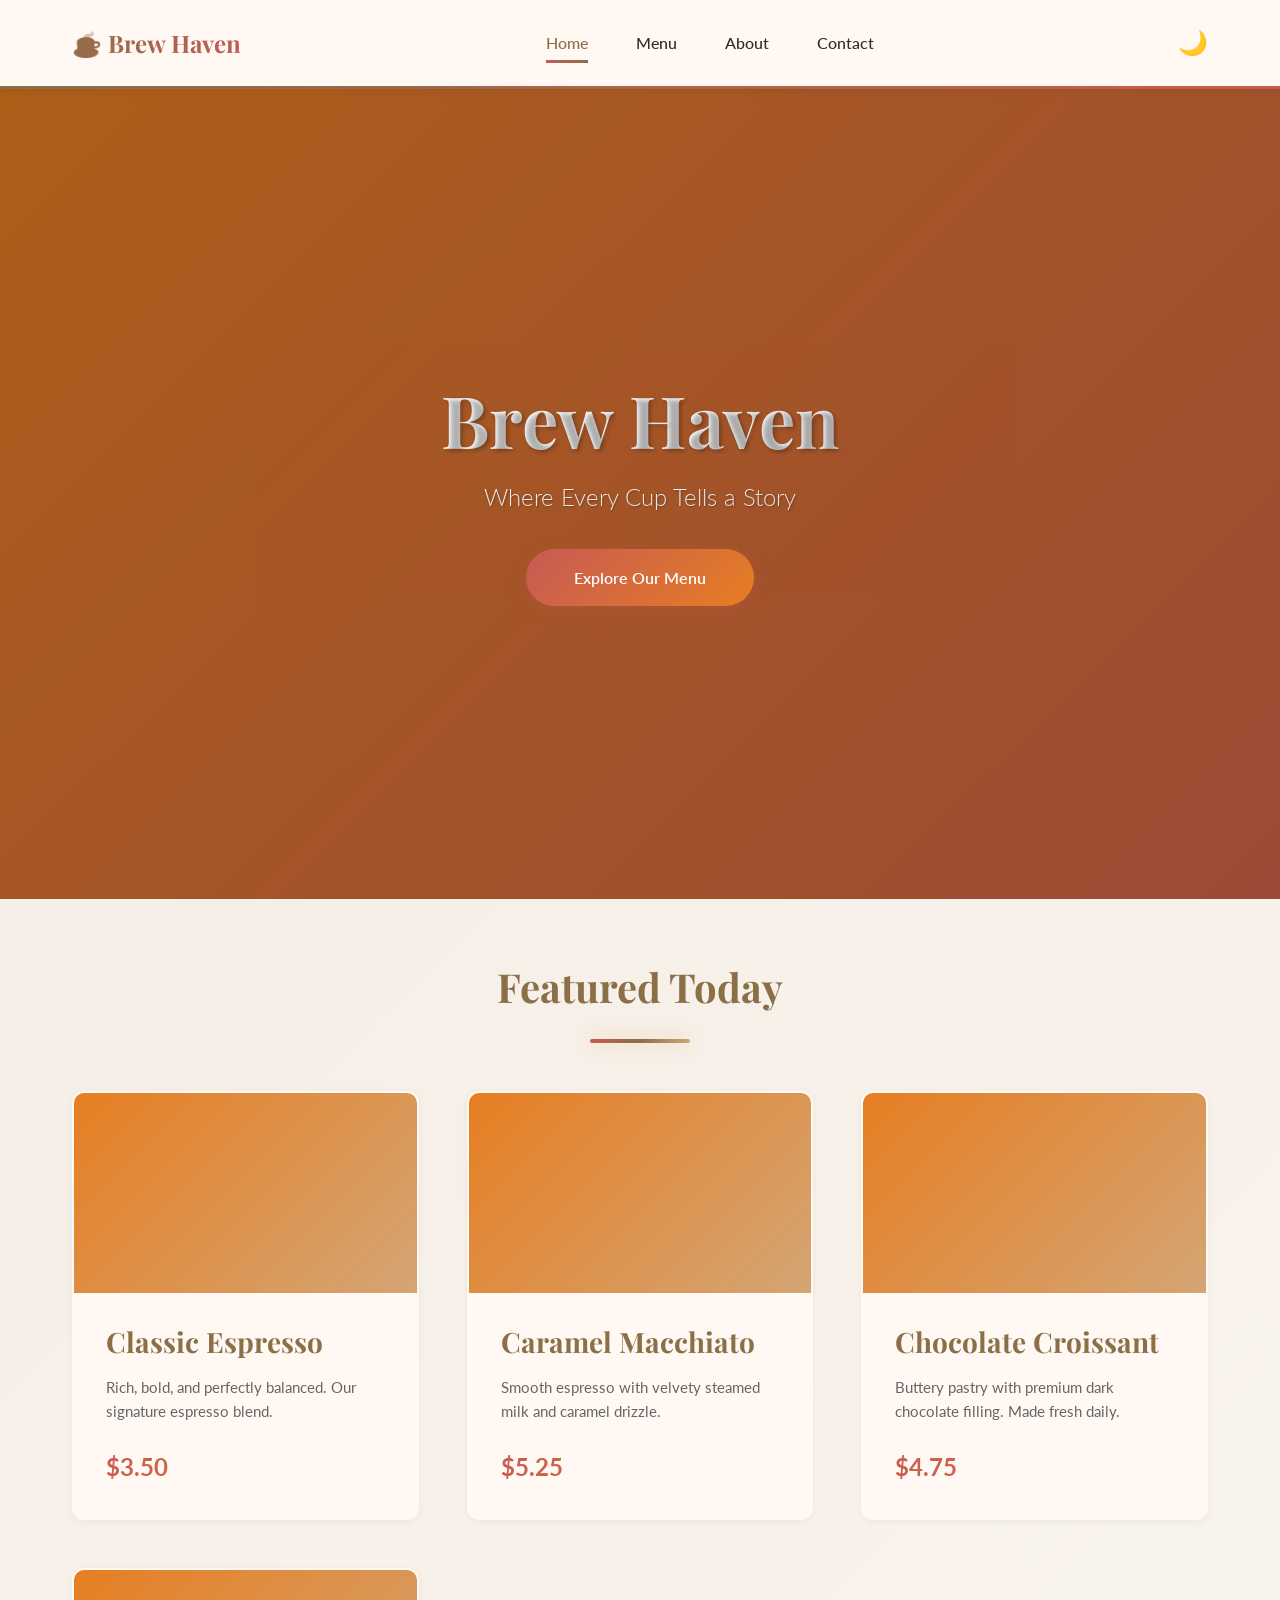
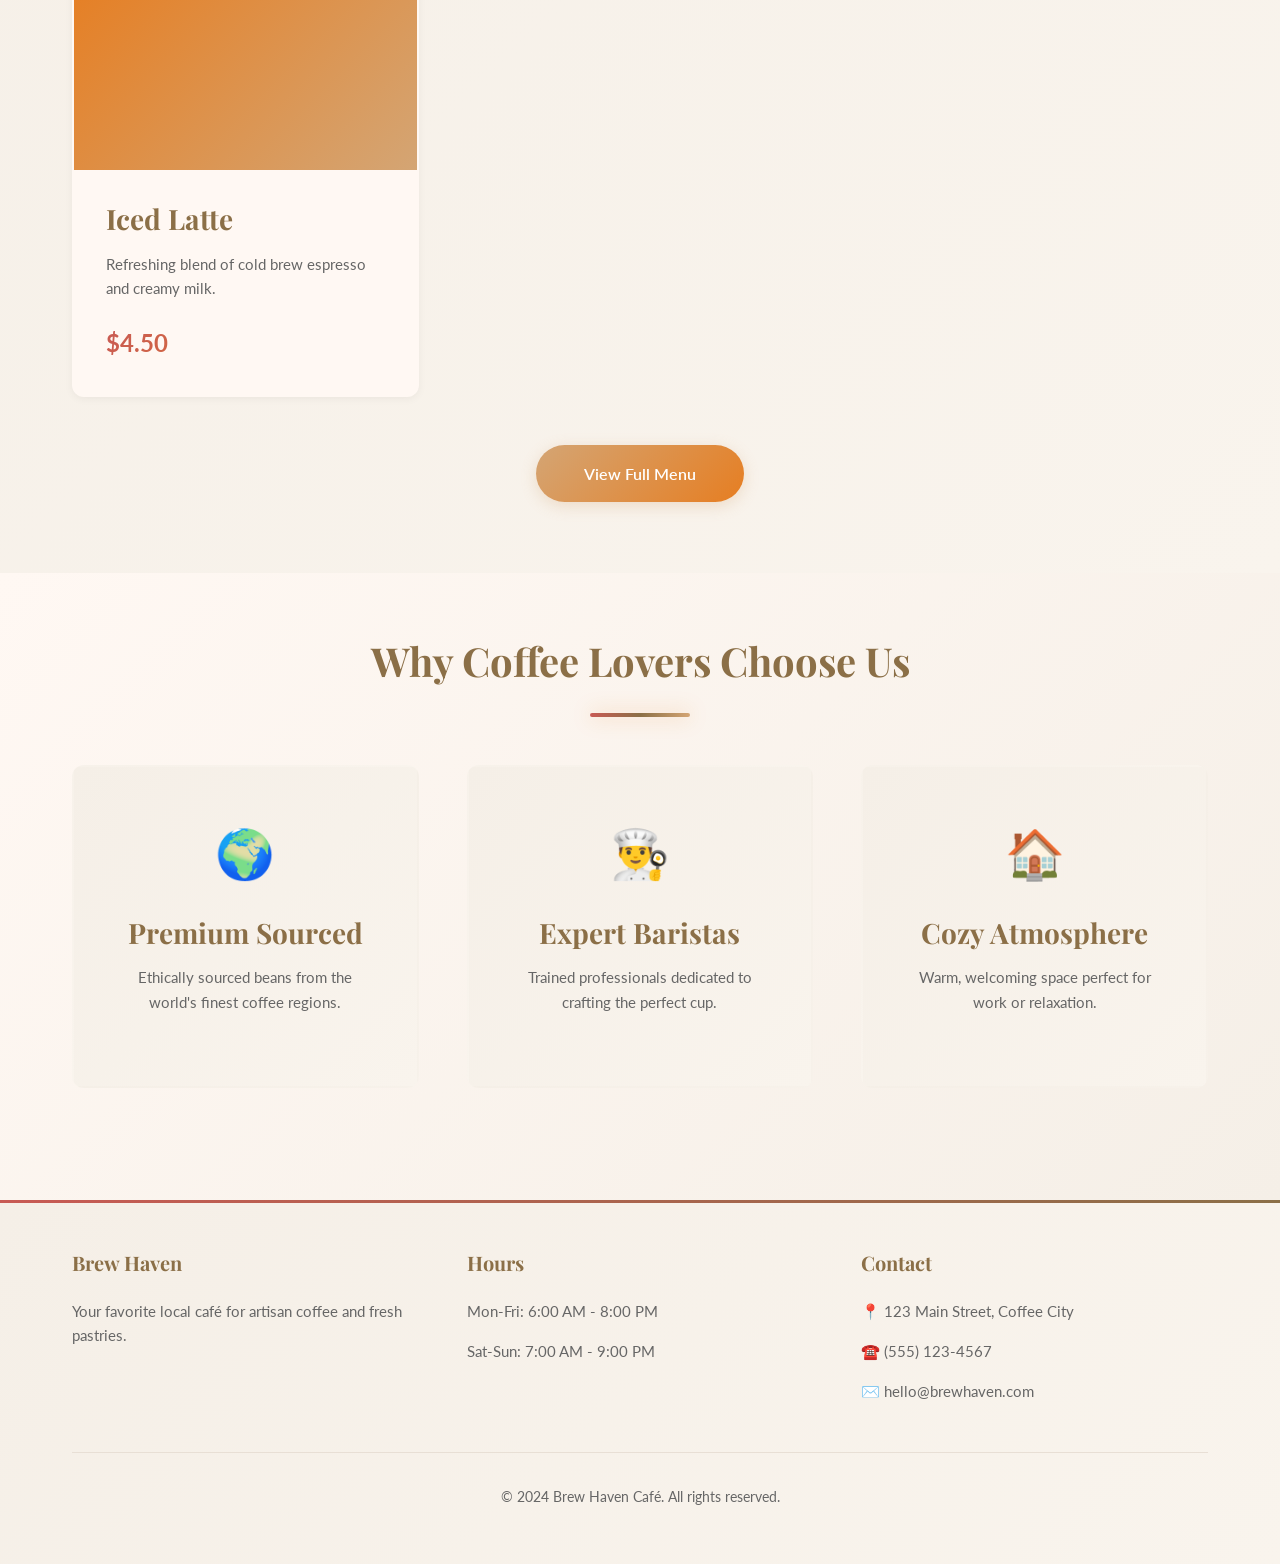
==== index.html @ 989b5c40 "changes" ====
<!DOCTYPE html>
<html lang="en">
<head>
    <meta charset="UTF-8">
    <meta name="viewport" content="width=device-width, initial-scale=1.0">
    <title>Brew Haven Café - Artisan Coffee & Desserts</title>
    <link href="https://fonts.googleapis.com/css2?family=Playfair+Display:wght@700&family=Lato:wght@300;400;700&display=swap" rel="stylesheet">
    <link rel="stylesheet" href="styles.css">
</head>
<body>
    <!-- Navigation Bar -->
    <nav class="navbar">
        <div class="nav-container">
            <div class="nav-brand">☕ Brew Haven</div>
            <ul class="nav-menu">
                <li><a href="index.html" class="nav-link active">Home</a></li>
                <li><a href="menu.html" class="nav-link">Menu</a></li>
                <li><a href="about.html" class="nav-link">About</a></li>
                <li><a href="contact.html" class="nav-link">Contact</a></li>
            </ul>
            <div class="nav-toggle">
                <button id="dark-mode-btn" class="dark-mode-toggle" title="Toggle Dark Mode">🌙</button>
                <button class="hamburger" id="hamburger">
                    <span></span>
                    <span></span>
                    <span></span>
                </button>
            </div>
        </div>
    </nav>

    <!-- Hero Section -->
    <section class="hero">
        <div class="hero-content">
            <h1 class="hero-title">Brew Haven</h1>
            <p class="hero-tagline">Where Every Cup Tells a Story</p>
            <a href="menu.html" class="cta-button">Explore Our Menu</a>
        </div>
        <div class="hero-overlay"></div>
    </section>

    <!-- Featured Items Section -->
    <section class="featured-section">
        <div class="container">
            <h2 class="section-title">Featured Today</h2>
            <div class="featured-grid">
                <!-- Featured Item 1 -->
                <div class="featured-card">
                    <div class="card-image">
                        <iframe src="https://lottie.host/embed/1f72e7f6-2e8f-481a-8f55-c6c0c6ce4fb8/rEkEXQFXvL.json"></iframe>
                    </div>
                    <div class="card-content">
                        <h3>Classic Espresso</h3>
                        <p>Rich, bold, and perfectly balanced. Our signature espresso blend.</p>
                        <span class="price">$3.50</span>
                    </div>
                </div>

                <!-- Featured Item 2 -->
                <div class="featured-card">
                    <div class="card-image">
                        <iframe src="https://lottie.host/embed/8a5c4f8e-8c8f-4f8a-8f8c-8f8c8f8c8f8c/some-id.json"></iframe>
                    </div>
                    <div class="card-content">
                        <h3>Caramel Macchiato</h3>
                        <p>Smooth espresso with velvety steamed milk and caramel drizzle.</p>
                        <span class="price">$5.25</span>
                    </div>
                </div>

                <!-- Featured Item 3 -->
                <div class="featured-card">
                    <div class="card-image">
                        <iframe src="https://lottie.host/embed/9f8d4a9a-8f9a-4f9a-9f9a-9f9a9f9a9f9a/some-id.json"></iframe>
                    </div>
                    <div class="card-content">
                        <h3>Chocolate Croissant</h3>
                        <p>Buttery pastry with premium dark chocolate filling. Made fresh daily.</p>
                        <span class="price">$4.75</span>
                    </div>
                </div>

                <!-- Featured Item 4 -->
                <div class="featured-card">
                    <div class="card-image">
                        <iframe src="https://lottie.host/embed/7e6c5b4a-3f2e-1d0c-0b0a-0a0a0a0a0a0a/some-id.json"></iframe>
                    </div>
                    <div class="card-content">
                        <h3>Iced Latte</h3>
                        <p>Refreshing blend of cold brew espresso and creamy milk.</p>
                        <span class="price">$4.50</span>
                    </div>
                </div>
            </div>
            <div class="section-cta">
                <a href="menu.html" class="cta-button-secondary">View Full Menu</a>
            </div>
        </div>
    </section>

    <!-- Why Choose Us Section -->
    <section class="why-us-section">
        <div class="container">
            <h2 class="section-title">Why Coffee Lovers Choose Us</h2>
            <div class="benefits-grid">
                <div class="benefit-card">
                    <div class="benefit-icon">🌍</div>
                    <h3>Premium Sourced</h3>
                    <p>Ethically sourced beans from the world's finest coffee regions.</p>
                </div>
                <div class="benefit-card">
                    <div class="benefit-icon">👨‍🍳</div>
                    <h3>Expert Baristas</h3>
                    <p>Trained professionals dedicated to crafting the perfect cup.</p>
                </div>
                <div class="benefit-card">
                    <div class="benefit-icon">🏠</div>
                    <h3>Cozy Atmosphere</h3>
                    <p>Warm, welcoming space perfect for work or relaxation.</p>
                </div>
            </div>
        </div>
    </section>

    <!-- Footer -->
    <footer class="footer">
        <div class="container">
            <div class="footer-content">
                <div class="footer-section">
                    <h4>Brew Haven</h4>
                    <p>Your favorite local café for artisan coffee and fresh pastries.</p>
                </div>
                <div class="footer-section">
                    <h4>Hours</h4>
                    <p>Mon-Fri: 6:00 AM - 8:00 PM</p>
                    <p>Sat-Sun: 7:00 AM - 9:00 PM</p>
                </div>
                <div class="footer-section">
                    <h4>Contact</h4>
                    <p>📍 123 Main Street, Coffee City</p>
                    <p>☎️ (555) 123-4567</p>
                    <p>✉️ hello@brewhaven.com</p>
                </div>
            </div>
            <div class="footer-bottom">
                <p>&copy; 2024 Brew Haven Café. All rights reserved.</p>
            </div>
        </div>
    </footer>

    <!-- Scroll to Top Button -->
    <button id="scroll-to-top" class="scroll-to-top" title="Back to Top">↑</button>

    <script src="script.js"></script>
</body>
</html>
---- styles.css ----
/* ============================================
   BREW HAVEN CAFÉ - MAIN STYLESHEET
   Modern, Responsive Design with Dark Mode
   ============================================ */

/* CSS Variables for Theme */
:root {
    /* Light Mode Colors */
    --primary-color: #8B6F47;
    --secondary-color: #D4A574;
    --accent-color: #C85A54;
    --accent-2: #E67E22;
    --accent-3: #D68910;
    --background-color: #FFF8F3;
    --text-color: #2C2C2C;
    --secondary-text-color: #666;
    --light-bg: #F5EFE7;
    --border-color: #E8DFD5;
    --shadow: 0 8px 32px rgba(139, 111, 71, 0.15);
    --shadow-sm: 0 2px 8px rgba(0, 0, 0, 0.05);
    --shadow-lg: 0 20px 60px rgba(139, 111, 71, 0.25);
    --shadow-xl: 0 25px 80px rgba(139, 111, 71, 0.3);
    
    /* Fonts */
    --heading-font: 'Playfair Display', serif;
    --body-font: 'Lato', sans-serif;
    
    /* Spacing */
    --spacing-xs: 0.5rem;
    --spacing-sm: 1rem;
    --spacing-md: 1.5rem;
    --spacing-lg: 2rem;
    --spacing-xl: 3rem;
    --spacing-2xl: 4rem;
    
    /* Transitions */
    --transition: all 0.3s ease;
    --transition-slow: all 0.5s cubic-bezier(0.34, 1.56, 0.64, 1);
    --transition-smooth: all 0.4s cubic-bezier(0.25, 0.46, 0.45, 0.94);
    
    /* Dark Mode Variables (set in .dark-mode class) */
    --dark-bg-color: #1a1a1a;
    --dark-text-color: #f0f0f0;
    --dark-card-bg: #2d2d2d;
}

/* Dark Mode Theme */
.dark-mode {
    --background-color: #1a1410;
    --text-color: #ffffff;
    --light-bg: #3d2817;
    --border-color: #5a4a3a;
    --shadow: 0 4px 15px rgba(0, 0, 0, 0.5);
    --secondary-text-color: #e8d4b0;
    --accent-color: #8B3A3A;
    --accent-2: #A0522D;
    --accent-3: #B22222;
}

/* ============================================
   RESET & BASE STYLES
   ============================================ */

* {
    margin: 0;
    padding: 0;
    box-sizing: border-box;
}

html {
    scroll-behavior: smooth;
}

body {
    font-family: var(--body-font);
    color: var(--text-color);
    background-color: var(--background-color);
    line-height: 1.6;
    transition: var(--transition);
    overflow-x: hidden;
}

h1, h2, h3, h4, h5, h6 {
    font-family: var(--heading-font);
    margin-bottom: var(--spacing-md);
    line-height: 1.2;
}

h1 { font-size: 3.5rem; }
h2 { font-size: 2.5rem; }
h3 { font-size: 1.75rem; }
h4 { font-size: 1.25rem; }

p {
    margin-bottom: var(--spacing-md);
}

a {
    color: var(--primary-color);
    text-decoration: none;
    transition: var(--transition);
}

a:hover {
    color: var(--accent-color);
}

/* ============================================
   CONTAINER
   ============================================ */

.container {
    max-width: 1200px;
    margin: 0 auto;
    padding: 0 var(--spacing-lg);
}

/* ============================================
   NAVIGATION BAR
   ============================================ */

.navbar {
    background-color: var(--background-color);
    position: sticky;
    top: 0;
    z-index: 1000;
    box-shadow: var(--shadow-sm);
    transition: var(--transition);
    border-bottom: 3px solid transparent;
    border-image: linear-gradient(90deg, var(--primary-color), var(--accent-color)) 1;
    backdrop-filter: blur(10px);
}

.nav-container {
    max-width: 1200px;
    margin: 0 auto;
    padding: var(--spacing-md) var(--spacing-lg);
    display: flex;
    justify-content: space-between;
    align-items: center;
}

.nav-brand {
    font-family: var(--heading-font);
    font-size: 1.5rem;
    color: var(--primary-color);
    font-weight: bold;
    transition: var(--transition-slow);
    background: linear-gradient(135deg, var(--primary-color), var(--accent-color));
    -webkit-background-clip: text;
    -webkit-text-fill-color: transparent;
    background-clip: text;
}

.nav-brand:hover {
    transform: scale(1.05);
    filter: brightness(1.1);
}

.nav-menu {
    display: flex;
    list-style: none;
    gap: var(--spacing-xl);
    align-items: center;
}

.nav-link {
    color: var(--text-color);
    font-weight: 500;
    transition: var(--transition-smooth);
    padding: var(--spacing-xs) 0;
    border-bottom: 3px solid transparent;
    position: relative;
}

.nav-link::after {
    content: '';
    position: absolute;
    bottom: -3px;
    left: 0;
    width: 0;
    height: 3px;
    background: linear-gradient(90deg, var(--accent-color), var(--primary-color));
    transition: width 0.4s ease;
}

.nav-link:hover::after,
.nav-link.active::after {
    width: 100%;
}

.nav-link:hover,
.nav-link.active {
    color: var(--primary-color);
}

.nav-toggle {
    display: flex;
    gap: var(--spacing-md);
    align-items: center;
}

.dark-mode-toggle {
    background: none;
    border: none;
    font-size: 1.5rem;
    cursor: pointer;
    transition: var(--transition-slow);
    display: inline-flex;
    align-items: center;
    justify-content: center;
}

.dark-mode-toggle:hover {
    transform: rotate(20deg) scale(1.15);
    filter: drop-shadow(0 0 8px rgba(230, 126, 34, 0.5));
}

.hamburger {
    display: none;
    flex-direction: column;
    background: none;
    border: none;
    cursor: pointer;
    gap: 5px;
}

.hamburger span {
    width: 25px;
    height: 3px;
    background-color: var(--text-color);
    transition: var(--transition);
}

/* ============================================
   HERO SECTION (Homepage)
   ============================================ */

.hero {
    position: relative;
    height: 90vh;
    display: flex;
    align-items: center;
    justify-content: center;
    color: white;
    text-align: center;
    background: linear-gradient(-45deg, #8B6F47, #D4A574, #C85A54, #E67E22);
    background-size: 400% 400%;
    animation: gradientShift 15s ease infinite;
    overflow: hidden;
}

.hero-overlay {
    position: absolute;
    top: 0;
    left: 0;
    right: 0;
    bottom: 0;
    background: rgba(0, 0, 0, 0.25);
    z-index: 1;
}

.hero-content {
    position: relative;
    z-index: 2;
    animation: fadeInUp 1s ease-out;
}

.hero-title {
    font-size: 4.5rem;
    margin-bottom: var(--spacing-sm);
    text-shadow: 2px 2px 4px rgba(0, 0, 0, 0.3);
    animation: slideDown 0.8s ease-out;
    background: linear-gradient(135deg, white, #f0f0f0);
    -webkit-background-clip: text;
    -webkit-text-fill-color: transparent;
    background-clip: text;
}

.hero-tagline {
    font-size: 1.5rem;
    margin-bottom: var(--spacing-lg);
    text-shadow: 1px 1px 2px rgba(0, 0, 0, 0.3);
    font-weight: 300;
    animation: slideDown 0.8s ease-out 0.2s both;
    background: linear-gradient(135deg, #ffffff, #f5f5f5);
    -webkit-background-clip: text;
    -webkit-text-fill-color: transparent;
    background-clip: text;
}

/* ============================================
   BUTTONS
   ============================================ */

.cta-button,
.cta-button-secondary,
.submit-btn,
.filter-btn {
    padding: var(--spacing-sm) var(--spacing-xl);
    border: none;
    border-radius: 50px;
    cursor: pointer;
    font-family: var(--body-font);
    font-size: 1rem;
    font-weight: 600;
    transition: var(--transition-slow);
    display: inline-block;
    text-decoration: none;
    position: relative;
    overflow: hidden;
}

.cta-button::before,
.cta-button-secondary::before {
    content: '';
    position: absolute;
    top: 50%;
    left: 50%;
    width: 0;
    height: 0;
    border-radius: 50%;
    background: rgba(255, 255, 255, 0.3);
    transform: translate(-50%, -50%);
    transition: width 0.6s, height 0.6s;
}

.cta-button:active::before,
.cta-button-secondary:active::before {
    width: 300px;
    height: 300px;
}

.cta-button {
    background: linear-gradient(135deg, var(--accent-color), #E67E22);
    color: white;
    box-shadow: 0 4px 15px rgba(200, 90, 84, 0.3);
}

.cta-button:hover {
    background: linear-gradient(135deg, #E67E22, var(--accent-color));
    transform: translateY(-4px);
    box-shadow: 0 8px 25px rgba(230, 126, 34, 0.5);
}

.cta-button-secondary {
    background: linear-gradient(135deg, var(--secondary-color), #E67E22);
    color: white;
    box-shadow: 0 4px 15px rgba(212, 165, 116, 0.3);
}

.cta-button-secondary:hover {
    background: linear-gradient(135deg, #E67E22, var(--secondary-color));
    transform: translateY(-4px);
    box-shadow: 0 8px 25px rgba(230, 126, 34, 0.4);
}

.submit-btn {
    background: linear-gradient(135deg, var(--primary-color), var(--accent-color));
    color: white;
    width: 100%;
    box-shadow: 0 4px 15px rgba(139, 111, 71, 0.3);
}

.submit-btn:hover {
    transform: translateY(-3px);
    box-shadow: 0 8px 25px rgba(139, 111, 71, 0.5);
    background: linear-gradient(135deg, var(--accent-color), var(--primary-color));
}

.filter-btn {
    background-color: var(--light-bg);
    color: var(--text-color);
    border: 2px solid var(--border-color);
    padding: var(--spacing-xs) var(--spacing-lg);
    transition: var(--transition-smooth);
}

.filter-btn:hover {
    border-color: var(--accent-color);
    transform: translateY(-2px);
    background: linear-gradient(135deg, rgba(230, 126, 34, 0.1), rgba(200, 90, 84, 0.1));
}

.filter-btn.active {
    background: linear-gradient(135deg, var(--accent-color), #E67E22);
    color: white;
    border-color: var(--accent-color);
    box-shadow: 0 4px 15px rgba(200, 90, 84, 0.4);
}

/* ============================================
   FEATURED SECTION (Homepage)
   ============================================ */

.featured-section {
    padding: var(--spacing-2xl) 0;
    background: linear-gradient(135deg, var(--light-bg), #f9f4ed);
    position: relative;
    overflow: hidden;
}

.section-title {
    text-align: center;
    color: var(--primary-color);
    margin-bottom: var(--spacing-xl);
    position: relative;
    padding-bottom: var(--spacing-lg);
    animation: slideDown 0.6s ease-out;
}

.section-title::after {
    content: '';
    position: absolute;
    bottom: 0;
    left: 50%;
    transform: translateX(-50%);
    width: 100px;
    height: 4px;
    background: linear-gradient(90deg, var(--accent-color), var(--primary-color), var(--secondary-color));
    border-radius: 2px;
    box-shadow: 0 0 20px rgba(230, 126, 34, 0.4);
    animation: gradientShift 3s ease-in-out infinite;
}

.featured-grid,
.team-grid,
.benefits-grid {
    display: grid;
    grid-template-columns: repeat(auto-fit, minmax(250px, 1fr));
    gap: var(--spacing-xl);
    margin-bottom: var(--spacing-xl);
}

.featured-card {
    background-color: var(--background-color);
    border-radius: 12px;
    overflow: hidden;
    box-shadow: var(--shadow-sm);
    transition: var(--transition-slow);
    animation: fadeInUp 0.6s ease-out;
    border: 2px solid transparent;
    position: relative;
}

.featured-card::before {
    content: '';
    position: absolute;
    top: 0;
    left: 0;
    right: 0;
    bottom: 0;
    background: linear-gradient(135deg, rgba(230, 126, 34, 0.1), rgba(200, 90, 84, 0.1));
    opacity: 0;
    transition: opacity 0.3s ease;
    pointer-events: none;
    z-index: 1;
}

.featured-card:hover {
    transform: translateY(-12px) scale(1.02);
    box-shadow: var(--shadow-xl);
    border-color: var(--accent-color);
}

.featured-card:hover::before {
    opacity: 1;
}

.card-image {
    width: 100%;
    height: 200px;
    background: linear-gradient(135deg, #E67E22, #D4A574);
    display: flex;
    align-items: center;
    justify-content: center;
    color: white;
    font-size: 3rem;
    overflow: hidden;
    position: relative;
}

.card-image::after {
    content: '';
    position: absolute;
    top: 0;
    left: -100%;
    width: 100%;
    height: 100%;
    background: linear-gradient(90deg, transparent, rgba(255, 255, 255, 0.3), transparent);
    animation: shine 3s infinite;
}

.card-image iframe {
    width: 100%;
    height: 100%;
    border: none;
}

.card-content {
    padding: var(--spacing-lg);
}

.card-content h3 {
    color: var(--primary-color);
    margin-bottom: var(--spacing-sm);
}

.card-content p {
    color: var(--secondary-text-color, #666);
    font-size: 0.95rem;
    margin-bottom: var(--spacing-md);
}

.price {
    display: block;
    font-size: 1.5rem;
    background: linear-gradient(135deg, var(--accent-color), #E67E22);
    -webkit-background-clip: text;
    -webkit-text-fill-color: transparent;
    background-clip: text;
    font-weight: bold;
    transition: var(--transition-slow);
}

.section-cta {
    text-align: center;
    margin-top: var(--spacing-xl);
}

/* ============================================
   BENEFITS SECTION
   ============================================ */

.why-us-section {
    padding: var(--spacing-2xl) 0;
    background: linear-gradient(135deg, var(--background-color), var(--light-bg));
    position: relative;
}

.benefit-card {
    text-align: center;
    padding: var(--spacing-xl);
    background: linear-gradient(135deg, var(--light-bg), #f9f4ed);
    border-radius: 12px;
    transition: var(--transition-slow);
    animation: fadeInUp 0.6s ease-out;
    border: 2px solid transparent;
    position: relative;
    overflow: hidden;
}

.benefit-card::before {
    content: '';
    position: absolute;
    top: 0;
    left: -100%;
    width: 100%;
    height: 100%;
    background: linear-gradient(90deg, transparent, rgba(255, 255, 255, 0.4), transparent);
    transition: left 0.5s ease;
}

.benefit-card:hover {
    transform: translateY(-8px);
    box-shadow: var(--shadow-lg);
    border-color: var(--accent-color);
    background: linear-gradient(135deg, #f9f4ed, var(--light-bg));
}

.benefit-card:hover::before {
    left: 100%;
}

.benefit-icon {
    font-size: 3rem;
    margin-bottom: var(--spacing-md);
}

.benefit-card h3 {
    color: var(--primary-color);
    margin-bottom: var(--spacing-sm);
}

.benefit-card p {
    color: var(--secondary-text-color, #666);
    font-size: 0.95rem;
}

/* ============================================
   MENU SECTION
   ============================================ */

.menu-hero {
    min-height: 40vh;
    display: flex;
    align-items: center;
    justify-content: center;
    background: linear-gradient(135deg, var(--primary-color), var(--secondary-color));
    color: white;
    text-align: center;
}

.menu-hero-content h1 {
    color: white;
}

.menu-hero-content p {
    color: #f0f0f0;
    font-size: 1.2rem;
}

.menu-section {
    padding: var(--spacing-2xl) 0;
    background: linear-gradient(135deg, var(--background-color), var(--light-bg));
    position: relative;
}

.filter-buttons {
    display: flex;
    justify-content: center;
    gap: var(--spacing-md);
    margin-bottom: var(--spacing-xl);
    flex-wrap: wrap;
}

.menu-grid {
    display: grid;
    grid-template-columns: repeat(auto-fill, minmax(300px, 1fr));
    gap: var(--spacing-lg);
    animation: fadeInUp 0.8s ease-out;
}

.menu-item {
    background: linear-gradient(135deg, var(--light-bg), #faf6f0);
    padding: var(--spacing-lg);
    border-radius: 12px;
    border-left: 5px solid transparent;
    border-image: linear-gradient(180deg, var(--accent-color), var(--primary-color)) 1;
    transition: var(--transition-slow);
    animation: fadeInUp 0.6s ease-out;
    opacity: 1;
    position: relative;
    overflow: hidden;
}

.menu-item::before {
    content: '';
    position: absolute;
    top: 0;
    left: 0;
    right: 0;
    bottom: 0;
    background: radial-gradient(circle at 20% 50%, rgba(230, 126, 34, 0.05), transparent);
    pointer-events: none;
}

.menu-item:hover {
    transform: translateX(8px) translateY(-4px);
    box-shadow: var(--shadow-lg);
    background: linear-gradient(135deg, #faf6f0, var(--light-bg));
}

.menu-item.hidden {
    display: none;
}

.item-header {
    display: flex;
    justify-content: space-between;
    align-items: flex-start;
    margin-bottom: var(--spacing-sm);
}

.item-header h3 {
    color: var(--primary-color);
    margin: 0;
}

.item-description {
    color: var(--secondary-text-color, #666);
    font-size: 0.95rem;
    margin-bottom: var(--spacing-md);
}

.category-badge {
    display: inline-block;
    background: linear-gradient(135deg, #A0522D, #8B3A3A);
    color: white;
    padding: var(--spacing-xs) var(--spacing-md);
    border-radius: 20px;
    font-size: 0.8rem;
    font-weight: 600;
    box-shadow: 0 4px 12px rgba(160, 82, 45, 0.4);
    transition: var(--transition-slow);
}

.dark-mode .category-badge {
    background: linear-gradient(135deg, #B22222, #8B0000);
    box-shadow: 0 4px 12px rgba(178, 34, 34, 0.6);
}

/* ============================================
   ABOUT SECTION
   ============================================ */

.about-hero {
    min-height: 40vh;
    display: flex;
    align-items: center;
    justify-content: center;
    background: linear-gradient(135deg, var(--primary-color), var(--secondary-color));
    color: white;
    text-align: center;
}

.about-hero-content h1 {
    color: white;
}

.about-hero-content p {
    color: #f0f0f0;
    font-size: 1.2rem;
}

.about-section {
    padding: var(--spacing-2xl) 0;
    background: linear-gradient(135deg, var(--light-bg), #f9f4ed);
    position: relative;
}

.about-story {
    display: grid;
    grid-template-columns: 1fr 1fr;
    gap: var(--spacing-xl);
    margin-bottom: var(--spacing-2xl);
    align-items: center;
}

.story-text h2 {
    color: var(--primary-color);
}

.story-text p {
    color: var(--secondary-text-color, #666);
}

.story-image {
    min-height: 400px;
}

.placeholder-image {
    width: 100%;
    height: 100%;
    background: linear-gradient(135deg, var(--secondary-color), var(--primary-color));
    display: flex;
    align-items: center;
    justify-content: center;
    color: white;
    font-size: 1.5rem;
    border-radius: 12px;
    box-shadow: var(--shadow);
    text-align: center;
    padding: var(--spacing-lg);
}

.mission-vision {
    display: grid;
    grid-template-columns: 1fr 1fr;
    gap: var(--spacing-xl);
    margin-bottom: var(--spacing-2xl);
}

.mission-card,
.vision-card {
    background: linear-gradient(135deg, var(--light-bg), #f9f4ed);
    padding: var(--spacing-xl);
    border-radius: 12px;
    box-shadow: var(--shadow-sm);
    transition: var(--transition-slow);
    border: 2px solid transparent;
    position: relative;
    overflow: hidden;
}

.mission-card::before,
.vision-card::before {
    content: '';
    position: absolute;
    top: 0;
    left: 0;
    right: 0;
    height: 4px;
    background: linear-gradient(90deg, var(--accent-color), var(--primary-color));
}

.mission-card:hover,
.vision-card:hover {
    transform: translateY(-8px);
    box-shadow: var(--shadow-lg);
    border-color: var(--accent-color);
    background: linear-gradient(135deg, #f9f4ed, var(--light-bg));
}

.mission-card h3,
.vision-card h3 {
    color: var(--primary-color);
}

.mission-card p,
.vision-card p {
    color: var(--secondary-text-color, #666);
}

.values-section {
    margin-bottom: var(--spacing-2xl);
}

.values-grid {
    display: grid;
    grid-template-columns: repeat(auto-fit, minmax(250px, 1fr));
    gap: var(--spacing-lg);
}

.value-card {
    background: linear-gradient(135deg, var(--light-bg), #f9f4ed);
    padding: var(--spacing-lg);
    border-radius: 12px;
    text-align: center;
    transition: var(--transition-slow);
    animation: fadeInUp 0.6s ease-out;
    border: 2px solid transparent;
    position: relative;
    overflow: hidden;
}

.value-card::before {
    content: '';
    position: absolute;
    top: -50%;
    left: -50%;
    width: 200%;
    height: 200%;
    background: radial-gradient(circle, rgba(230, 126, 34, 0.2), transparent);
    transition: all 0.6s ease;
}

.value-card:hover {
    transform: translateY(-8px);
    box-shadow: var(--shadow-lg);
    border-color: var(--accent-color);
}

.value-card:hover::before {
    top: -25%;
    left: -25%;
}

.value-icon {
    font-size: 2.5rem;
    margin-bottom: var(--spacing-md);
}

.value-card h4 {
    color: var(--primary-color);
}

.value-card p {
    color: var(--secondary-text-color, #666);
    font-size: 0.95rem;
}

.team-section {
    margin-bottom: var(--spacing-2xl);
}

.team-intro {
    color: var(--secondary-text-color, #666);
    text-align: center;
    margin-bottom: var(--spacing-lg);
}

.team-member {
    background: linear-gradient(135deg, var(--light-bg), #f9f4ed);
    padding: var(--spacing-lg);
    border-radius: 12px;
    text-align: center;
    transition: var(--transition-slow);
    animation: fadeInUp 0.6s ease-out;
    border: 2px solid transparent;
    position: relative;
    overflow: hidden;
}

.team-member::after {
    content: '';
    position: absolute;
    bottom: 0;
    left: 0;
    right: 0;
    height: 4px;
    background: linear-gradient(90deg, var(--accent-color), var(--primary-color));
    transform: scaleX(0);
    transition: transform 0.4s ease;
}

.team-member:hover {
    transform: translateY(-8px);
    box-shadow: var(--shadow-lg);
    border-color: var(--accent-color);
}

.team-member:hover::after {
    transform: scaleX(1);
}

.member-avatar {
    width: 80px;
    height: 80px;
    background: linear-gradient(135deg, var(--accent-color), #E67E22);
    color: white;
    display: flex;
    align-items: center;
    justify-content: center;
    border-radius: 50%;
    font-size: 1.5rem;
    font-weight: bold;
    margin: 0 auto var(--spacing-md);
    box-shadow: 0 4px 15px rgba(200, 90, 84, 0.3);
    transition: var(--transition-slow);
}

.team-member:hover .member-avatar {
    transform: scale(1.1) rotate(5deg);
    box-shadow: 0 8px 25px rgba(230, 126, 34, 0.5);
}

.team-member h4 {
    color: var(--primary-color);
}

.role {
    color: var(--accent-color);
    font-weight: 600;
    margin-bottom: var(--spacing-sm);
}

.team-member p {
    color: var(--secondary-text-color, #666);
    font-size: 0.95rem;
}

.gallery-section {
    margin-bottom: var(--spacing-2xl);
}

.gallery-grid {
    display: grid;
    grid-template-columns: repeat(auto-fit, minmax(250px, 1fr));
    gap: var(--spacing-lg);
}

.gallery-item {
    border-radius: 12px;
    overflow: hidden;
    box-shadow: var(--shadow-sm);
    transition: var(--transition-slow);
    position: relative;
}

.gallery-item::before {
    content: '';
    position: absolute;
    top: 0;
    left: 0;
    right: 0;
    bottom: 0;
    background: linear-gradient(135deg, rgba(230, 126, 34, 0.3), rgba(200, 90, 84, 0.3));
    opacity: 0;
    transition: opacity 0.4s ease;
    z-index: 2;
}

.gallery-item:hover {
    transform: scale(1.08) rotate(1deg);
    box-shadow: var(--shadow-xl);
}

.gallery-item:hover::before {
    opacity: 1;
}

.gallery-image {
    min-height: 250px;
}

/* ============================================
   CONTACT SECTION
   ============================================ */

.contact-hero {
    min-height: 40vh;
    display: flex;
    align-items: center;
    justify-content: center;
    background: linear-gradient(135deg, var(--primary-color), var(--secondary-color));
    color: white;
    text-align: center;
}

.contact-hero-content h1 {
    color: white;
}

.contact-hero-content p {
    color: #f0f0f0;
    font-size: 1.2rem;
}

.contact-section {
    padding: var(--spacing-2xl) 0;
    background: linear-gradient(135deg, var(--background-color), var(--light-bg));
    position: relative;
}

.contact-wrapper {
    display: grid;
    grid-template-columns: 1fr 1fr;
    gap: var(--spacing-2xl);
    margin-bottom: var(--spacing-2xl);
}

.contact-info h2 {
    color: var(--primary-color);
}

.info-item {
    display: flex;
    gap: var(--spacing-lg);
    margin-bottom: var(--spacing-lg);
    padding-bottom: var(--spacing-lg);
    border-bottom: 1px solid var(--border-color);
}

.info-item:last-child {
    border-bottom: none;
}

.info-icon {
    font-size: 2rem;
}

.info-content h3 {
    color: var(--primary-color);
    margin-bottom: var(--spacing-sm);
}

.info-content p {
    color: var(--secondary-text-color, #666);
    margin: 0;
}

.info-content a {
    color: var(--primary-color);
}

.info-content a:hover {
    color: var(--accent-color);
}

.social-links {
    margin-top: var(--spacing-xl);
}

.social-links h3 {
    color: var(--primary-color);
}

.socials {
    display: flex;
    gap: var(--spacing-md);
    flex-wrap: wrap;
}

.social-btn {
    background: linear-gradient(135deg, var(--primary-color), var(--accent-color));
    color: white;
    padding: var(--spacing-sm) var(--spacing-lg);
    border-radius: 50px;
    transition: var(--transition-slow);
    display: inline-block;
    position: relative;
    overflow: hidden;
}

.social-btn::before {
    content: '';
    position: absolute;
    top: 50%;
    left: 50%;
    width: 0;
    height: 0;
    border-radius: 50%;
    background: rgba(255, 255, 255, 0.3);
    transform: translate(-50%, -50%);
    transition: width 0.6s, height 0.6s;
}

.social-btn:hover {
    background: linear-gradient(135deg, var(--accent-color), #E67E22);
    transform: translateY(-3px);
    box-shadow: 0 8px 20px rgba(200, 90, 84, 0.4);
}

.social-btn:active::before {
    width: 300px;
    height: 300px;
}

.contact-form-wrapper h2 {
    color: var(--primary-color);
}

.contact-form {
    display: flex;
    flex-direction: column;
    gap: var(--spacing-md);
}

.form-group {
    display: flex;
    flex-direction: column;
}

.form-group label {
    font-weight: 600;
    margin-bottom: var(--spacing-xs);
    color: var(--text-color);
}

.form-group input,
.form-group select,
.form-group textarea {
    padding: var(--spacing-md);
    border: 2px solid var(--border-color);
    border-radius: 8px;
    font-family: var(--body-font);
    font-size: 1rem;
    color: var(--text-color);
    background-color: var(--light-bg);
    transition: var(--transition-slow);
}

.form-group input:focus,
.form-group select:focus,
.form-group textarea:focus {
    outline: none;
    border-color: var(--accent-color);
    box-shadow: 0 0 0 4px rgba(200, 90, 84, 0.2);
    background-color: var(--background-color);
    transform: translateY(-2px);
}

.form-group textarea {
    resize: vertical;
    font-family: var(--body-font);
}

.error-message {
    color: #d32f2f;
    font-size: 0.85rem;
    margin-top: var(--spacing-xs);
    display: none;
}

.form-group.error input,
.form-group.error select,
.form-group.error textarea {
    border-color: #d32f2f;
}

.form-group.error .error-message {
    display: block;
}

.form-message {
    padding: var(--spacing-md);
    border-radius: 8px;
    text-align: center;
    display: none;
    margin-top: var(--spacing-sm);
}

.form-message.success {
    background-color: #4caf50;
    color: white;
    display: block;
}

.form-message.error {
    background-color: #f44336;
    color: white;
    display: block;
}

.map-section {
    margin-bottom: var(--spacing-2xl);
}

.map-placeholder {
    width: 100%;
    height: 400px;
    background-color: var(--light-bg);
    display: flex;
    align-items: center;
    justify-content: center;
    border-radius: 12px;
    font-size: 1.1rem;
    color: var(--secondary-text-color, #666);
    text-align: center;
    padding: var(--spacing-lg);
}

.faq-section {
    padding: var(--spacing-2xl) 0;
    background: linear-gradient(135deg, var(--light-bg), #f9f4ed);
    position: relative;
}

.faq-section h2 {
    text-align: center;
    color: var(--primary-color);
}

.faq-grid {
    display: grid;
    grid-template-columns: repeat(auto-fit, minmax(300px, 1fr));
    gap: var(--spacing-lg);
}

.faq-item {
    background: linear-gradient(135deg, var(--background-color), var(--light-bg));
    padding: var(--spacing-lg);
    border-radius: 12px;
    box-shadow: var(--shadow-sm);
    transition: var(--transition-slow);
    animation: fadeInUp 0.6s ease-out;
    border-left: 5px solid var(--accent-color);
    position: relative;
}

.faq-item::before {
    content: '';
    position: absolute;
    top: 0;
    left: 0;
    right: 0;
    bottom: 0;
    background: linear-gradient(135deg, transparent, rgba(230, 126, 34, 0.05));
    border-radius: 12px;
    pointer-events: none;
}

.faq-item:hover {
    transform: translateY(-5px) translateX(5px);
    box-shadow: var(--shadow-lg);
    border-left-width: 8px;
}

.faq-item h3 {
    color: var(--primary-color);
}

.faq-item p {
    color: var(--secondary-text-color, #666);
    margin: 0;
}

.cta-section {
    background: linear-gradient(135deg, var(--primary-color), var(--secondary-color));
    color: white;
    padding: var(--spacing-2xl) 0;
    text-align: center;
}

.cta-section h2 {
    color: white;
}

.cta-section p {
    color: #f0f0f0;
    font-size: 1.1rem;
    margin-bottom: var(--spacing-lg);
}

/* ============================================
   FOOTER
   ============================================ */

.footer {
    background: linear-gradient(135deg, var(--light-bg), #f9f4ed);
    color: var(--text-color);
    padding: var(--spacing-xl) 0 var(--spacing-lg);
    border-top: 3px solid transparent;
    border-image: linear-gradient(90deg, var(--accent-color), var(--primary-color)) 1;
}

.footer-content {
    display: grid;
    grid-template-columns: repeat(auto-fit, minmax(250px, 1fr));
    gap: var(--spacing-xl);
    margin-bottom: var(--spacing-lg);
}

.footer-section h4 {
    color: var(--primary-color);
    margin-bottom: var(--spacing-md);
    transition: var(--transition-slow);
}

.footer-section h4:hover {
    color: var(--accent-color);
}

.footer-section p {
    color: var(--secondary-text-color, #666);
    font-size: 0.95rem;
    margin-bottom: var(--spacing-sm);
}

.footer-bottom {
    text-align: center;
    padding-top: var(--spacing-lg);
    border-top: 1px solid var(--border-color);
    color: var(--secondary-text-color, #999);
    font-size: 0.9rem;
}

/* ============================================
   SCROLL TO TOP BUTTON
   ============================================ */

.scroll-to-top {
    position: fixed;
    bottom: 30px;
    right: 30px;
    width: 50px;
    height: 50px;
    background: linear-gradient(135deg, var(--accent-color), #E67E22);
    color: white;
    border: none;
    border-radius: 50%;
    font-size: 1.5rem;
    cursor: pointer;
    display: none;
    align-items: center;
    justify-content: center;
    transition: var(--transition-slow);
    z-index: 999;
    box-shadow: var(--shadow-lg);
    animation: float 3s ease-in-out infinite;
}

.scroll-to-top:hover {
    transform: translateY(-5px) scale(1.1);
    box-shadow: var(--shadow-xl);
    background: linear-gradient(135deg, #E67E22, var(--accent-color));
}

.scroll-to-top:active {
    transform: scale(0.95);
}

.scroll-to-top.visible {
    display: flex;
}

/* ============================================
   ANIMATIONS
   ============================================ */

@keyframes fadeInUp {
    from {
        opacity: 0;
        transform: translateY(30px);
    }
    to {
        opacity: 1;
        transform: translateY(0);
    }
}

@keyframes slideIn {
    from {
        opacity: 0;
        transform: translateX(-20px);
    }
    to {
        opacity: 1;
        transform: translateX(0);
    }
}

@keyframes float {
    0%, 100% {
        transform: translateY(0px);
    }
    50% {
        transform: translateY(-20px);
    }
}

@keyframes glow {
    0%, 100% {
        box-shadow: 0 0 20px rgba(230, 126, 34, 0.3);
    }
    50% {
        box-shadow: 0 0 40px rgba(230, 126, 34, 0.6);
    }
}

@keyframes shine {
    0% {
        background-position: -1000px 0;
    }
    100% {
        background-position: 1000px 0;
    }
}

@keyframes pulse {
    0%, 100% {
        opacity: 1;
    }
    50% {
        opacity: 0.7;
    }
}

@keyframes slideDown {
    from {
        opacity: 0;
        transform: translateY(-20px);
    }
    to {
        opacity: 1;
        transform: translateY(0);
    }
}

@keyframes rotateIn {
    from {
        opacity: 0;
        transform: rotate(-10deg) scale(0.9);
    }
    to {
        opacity: 1;
        transform: rotate(0deg) scale(1);
    }
}

@keyframes scaleIn {
    from {
        opacity: 0;
        transform: scale(0.95);
    }
    to {
        opacity: 1;
        transform: scale(1);
    }
}

@keyframes gradientShift {
    0% {
        background-position: 0% 50%;
    }
    50% {
        background-position: 100% 50%;
    }
    100% {
        background-position: 0% 50%;
    }
}

@keyframes bounce {
    0%, 100% {
        transform: translateY(0);
    }
    50% {
        transform: translateY(-10px);
    }
}

@keyframes shimmer {
    0% {
        background-position: -1000px 0;
    }
    100% {
        background-position: 1000px 0;
    }
}

@keyframes fadeInScale {
    from {
        opacity: 0;
        transform: scale(0.95);
    }
    to {
        opacity: 1;
        transform: scale(1);
    }
}

/* ============================================
   RESPONSIVE DESIGN
   ============================================ */

@media (max-width: 768px) {
    h1 { font-size: 2.5rem; }
    h2 { font-size: 1.75rem; }
    h3 { font-size: 1.25rem; }

    .nav-menu {
        display: none;
        position: absolute;
        top: 100%;
        left: 0;
        right: 0;
        flex-direction: column;
        background-color: var(--background-color);
        padding: var(--spacing-lg);
        gap: var(--spacing-md);
        border-bottom: 2px solid var(--light-bg);
    }

    .nav-menu.active {
        display: flex;
    }

    .hamburger {
        display: flex;
    }

    .hero {
        height: 60vh;
    }

    .hero-title {
        font-size: 2.5rem;
    }

    .hero-tagline {
        font-size: 1.1rem;
    }

    .featured-grid,
    .team-grid,
    .benefits-grid {
        grid-template-columns: 1fr;
    }

    .about-story {
        grid-template-columns: 1fr;
    }

    .mission-vision {
        grid-template-columns: 1fr;
    }

    .contact-wrapper {
        grid-template-columns: 1fr;
    }

    .menu-grid {
        grid-template-columns: 1fr;
    }

    .filter-buttons {
        justify-content: flex-start;
        overflow-x: auto;
        padding-bottom: var(--spacing-sm);
    }

    .filter-btn {
        white-space: nowrap;
    }

    .scroll-to-top {
        width: 45px;
        height: 45px;
        bottom: 20px;
        right: 20px;
        font-size: 1.2rem;
    }

    .container {
        padding: 0 var(--spacing-md);
    }

    .section-title {
        font-size: 2rem;
    }
}

@media (max-width: 480px) {
    h1 { font-size: 1.75rem; }
    h2 { font-size: 1.25rem; }
    h3 { font-size: 1rem; }

    .hero {
        height: 50vh;
    }

    .hero-title {
        font-size: 1.75rem;
    }

    .hero-tagline {
        font-size: 0.95rem;
    }

    .cta-button,
    .cta-button-secondary {
        padding: var(--spacing-sm) var(--spacing-md);
        font-size: 0.9rem;
    }

    .nav-brand {
        font-size: 1.2rem;
    }

    .container {
        padding: 0 var(--spacing-sm);
    }

    .contact-form {
        gap: var(--spacing-sm);
    }

    .footer-content {
        grid-template-columns: 1fr;
    }

    .section-title {
        font-size: 1.5rem;
    }

    .map-placeholder {
        height: 250px;
    }
}

/* ============================================
   ACCESSIBILITY & UTILITIES
   ============================================ */

.visually-hidden {
    position: absolute;
    width: 1px;
    height: 1px;
    padding: 0;
    margin: -1px;
    overflow: hidden;
    clip: rect(0, 0, 0, 0);
    white-space: nowrap;
    border: 0;
}

/* Smooth transitions for dark mode */
* {
    transition: background-color 0.3s ease, color 0.3s ease;
}

/* Loading Screen */
.loading-screen {
    position: fixed;
    top: 0;
    left: 0;
    right: 0;
    bottom: 0;
    background: linear-gradient(135deg, var(--background-color), var(--light-bg));
    display: flex;
    align-items: center;
    justify-content: center;
    z-index: 9999;
    opacity: 1;
    transition: opacity 0.8s ease, visibility 0.8s ease;
    visibility: visible;
}

.loading-screen.hidden {
    opacity: 0;
    visibility: hidden;
}

.loading-spinner {
    width: 60px;
    height: 60px;
    border: 4px solid var(--light-bg);
    border-top-color: var(--accent-color);
    border-right-color: var(--accent-color);
    border-radius: 50%;
    animation: spin 1s linear infinite;
}

@keyframes spin {
    to {
        transform: rotate(360deg);
    }
}

.loading-text {
    position: absolute;
    bottom: 40px;
    color: var(--secondary-text-color);
    font-size: 0.9rem;
    animation: pulse 1.5s ease-in-out infinite;
}

/* Widget Loading States */
.widget-loading {
    background: linear-gradient(90deg, var(--light-bg) 25%, transparent 50%, var(--light-bg) 75%);
    background-size: 1000px 100%;
    animation: shimmer 2s infinite;
    border-radius: 12px;
}

.widget-loading.featured-card {
    height: 350px;
}

.widget-loading.menu-item {
    height: 180px;
}

.widget-loading.team-member {
    height: 250px;
}

/* Focus states for accessibility */
button:focus,
input:focus,
select:focus,
textarea:focus,
a:focus {
    outline: 2px solid var(--primary-color);
    outline-offset: 2px;
}
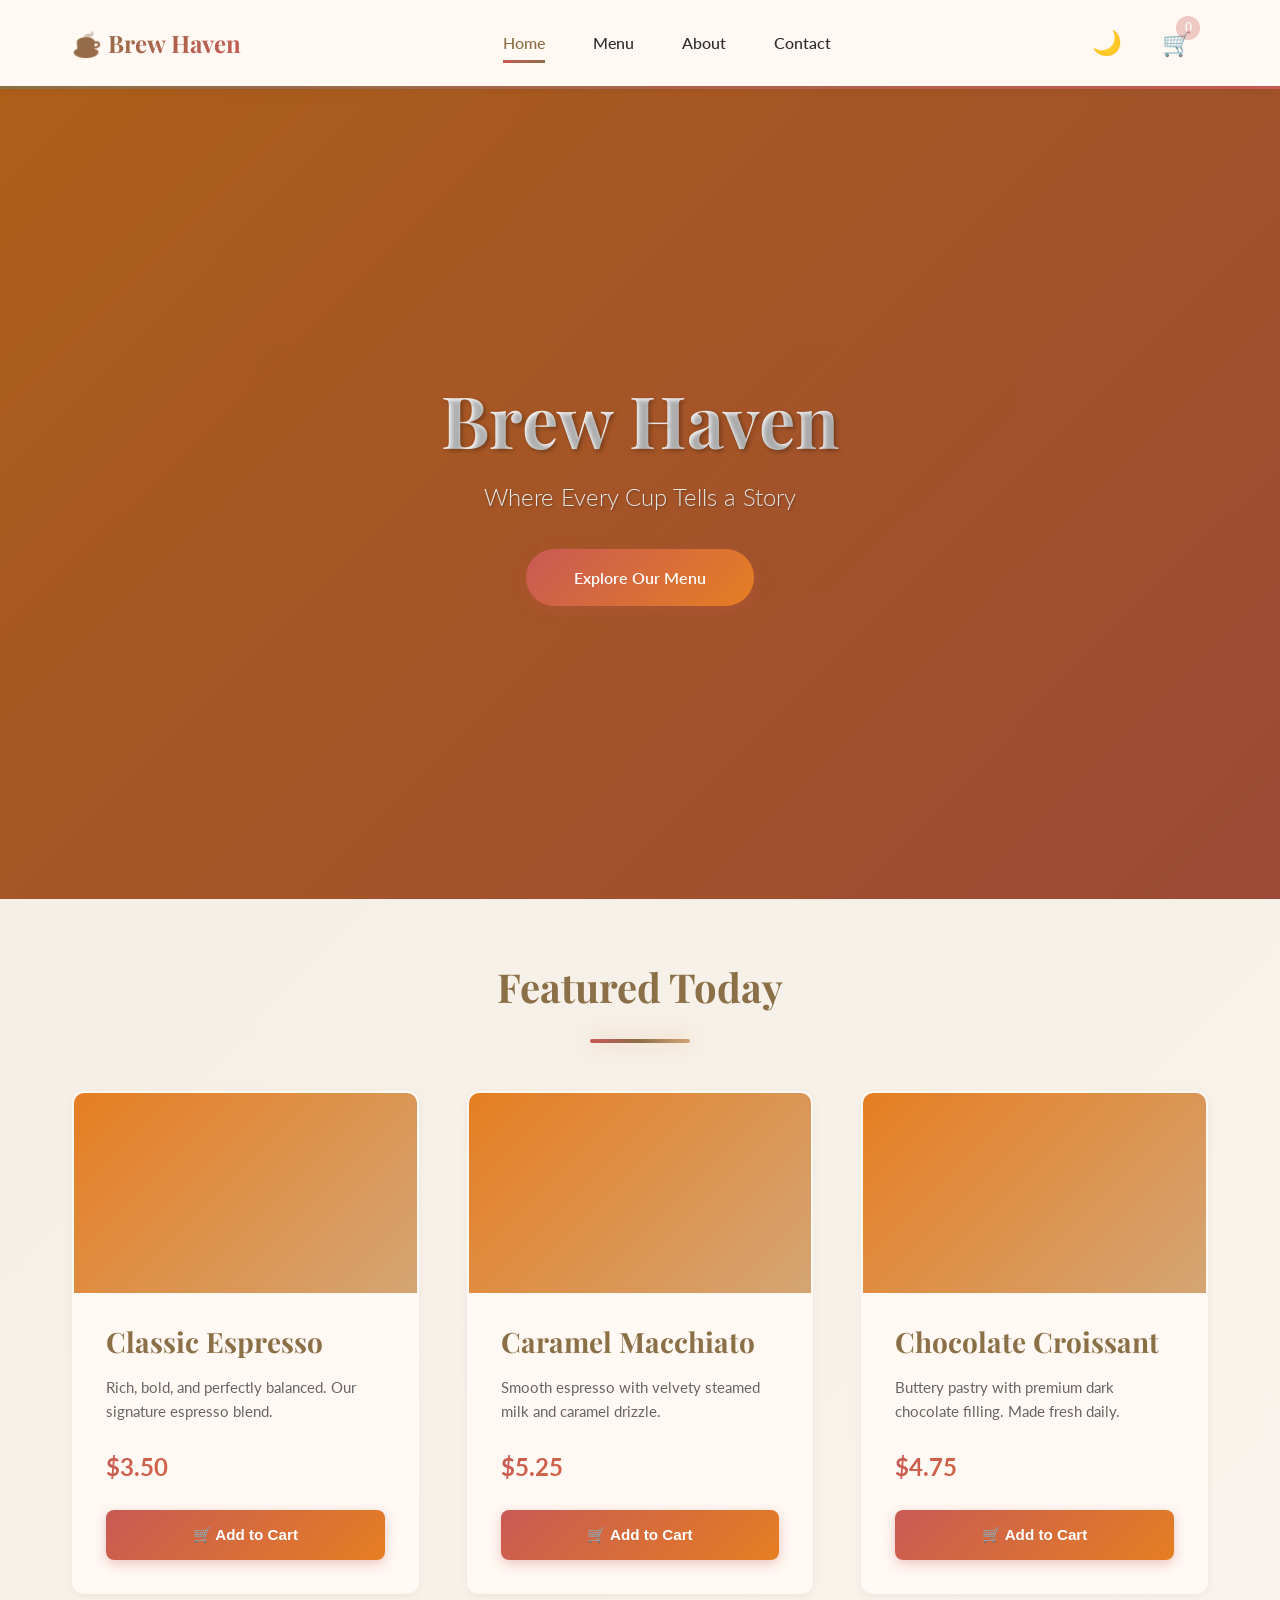
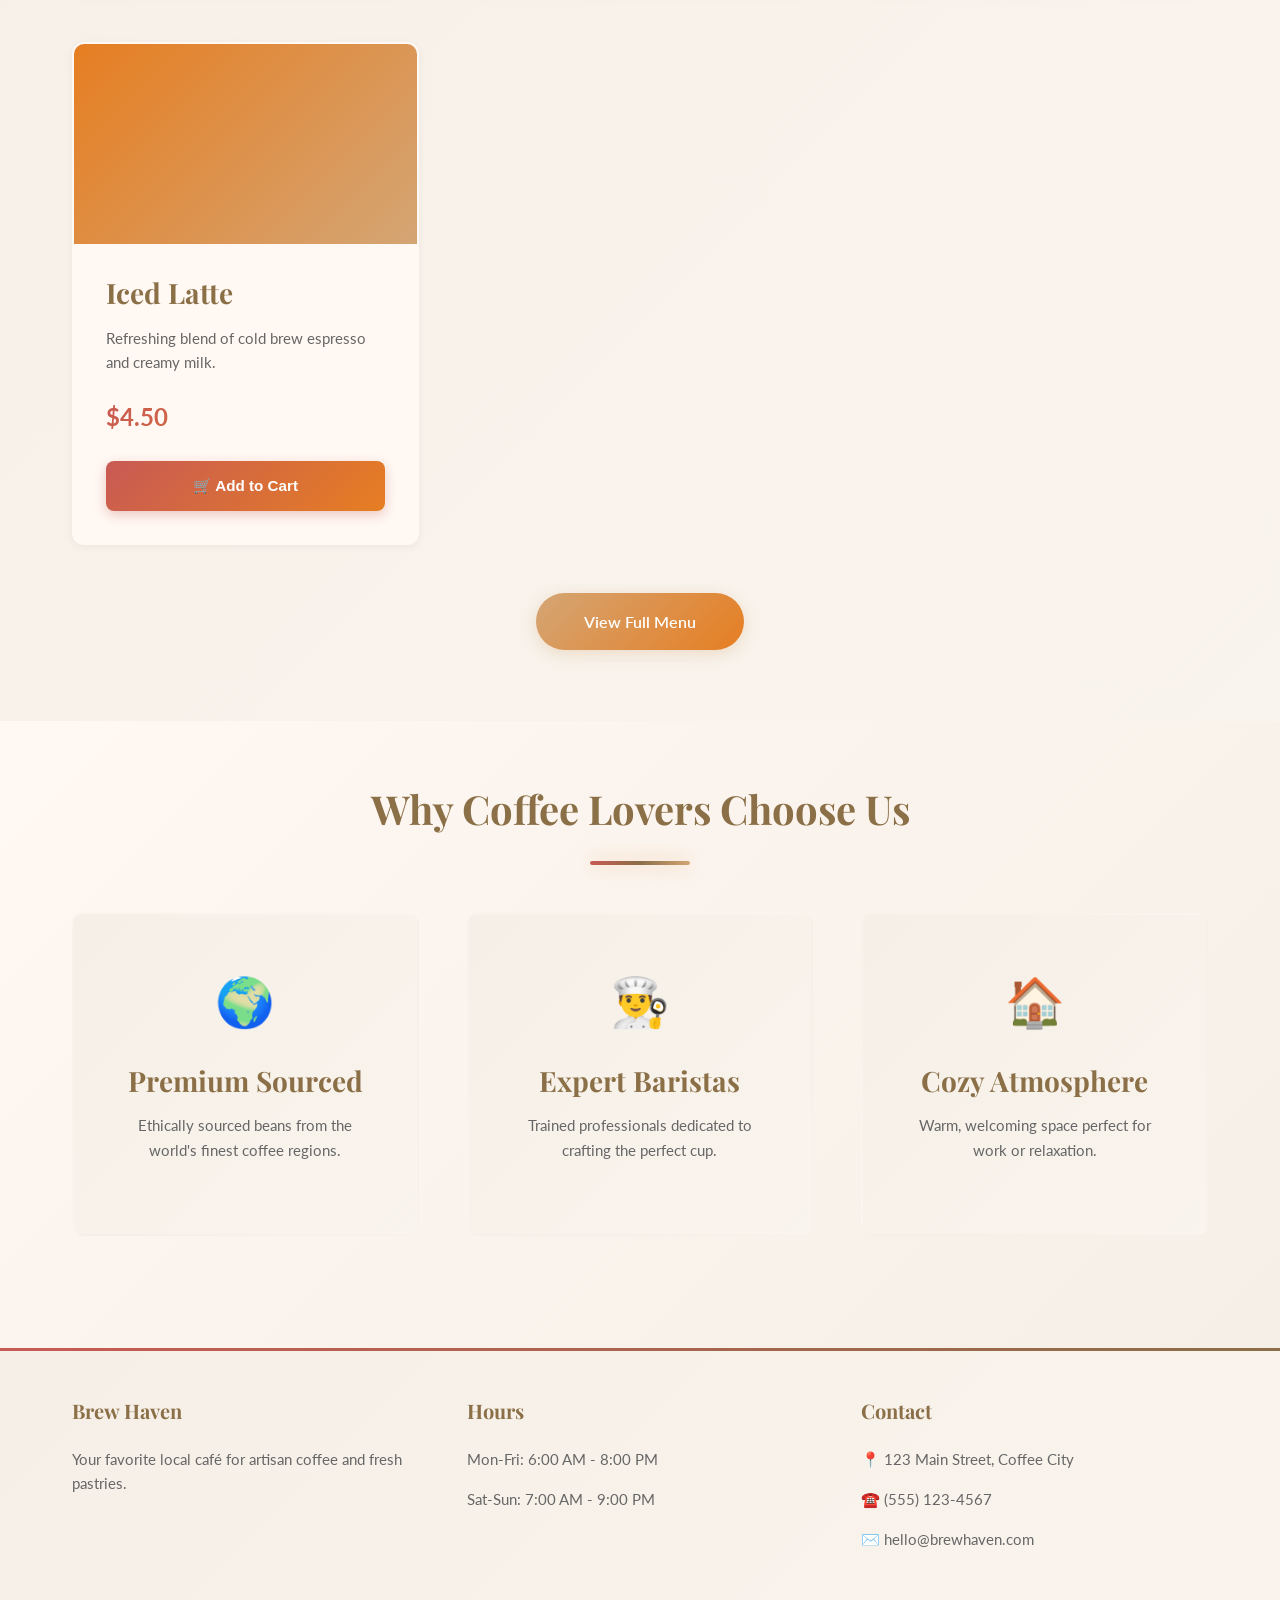
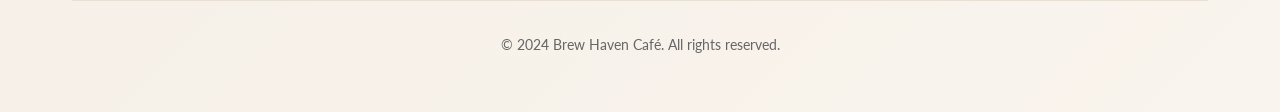
==== commit 93410868: "changes" ====
--- a/index.html
+++ b/index.html
@@ -20,6 +20,10 @@
             </ul>
             <div class="nav-toggle">
                 <button id="dark-mode-btn" class="dark-mode-toggle" title="Toggle Dark Mode">🌙</button>
+                <a href="cart.html" class="cart-icon-nav" title="Shopping Cart">
+                    <span class="cart-count" id="navbar-cart-count">0</span>
+                    🛒
+                </a>
                 <button class="hamburger" id="hamburger">
                     <span></span>
                     <span></span>
@@ -53,6 +57,7 @@
                         <h3>Classic Espresso</h3>
                         <p>Rich, bold, and perfectly balanced. Our signature espresso blend.</p>
                         <span class="price">$3.50</span>
+                        <button class="add-to-cart-btn" data-item-name="Espresso" data-item-price="2.95" data-item-category="coffee">🛒 Add to Cart</button>
                     </div>
                 </div>
 
@@ -65,6 +70,7 @@
                         <h3>Caramel Macchiato</h3>
                         <p>Smooth espresso with velvety steamed milk and caramel drizzle.</p>
                         <span class="price">$5.25</span>
+                        <button class="add-to-cart-btn" data-item-name="Caramel Macchiato" data-item-price="5.25" data-item-category="coffee">🛒 Add to Cart</button>
                     </div>
                 </div>
 
@@ -77,6 +83,7 @@
                         <h3>Chocolate Croissant</h3>
                         <p>Buttery pastry with premium dark chocolate filling. Made fresh daily.</p>
                         <span class="price">$4.75</span>
+                        <button class="add-to-cart-btn" data-item-name="Chocolate Croissant" data-item-price="4.75" data-item-category="desserts">🛒 Add to Cart</button>
                     </div>
                 </div>
 
@@ -89,6 +96,7 @@
                         <h3>Iced Latte</h3>
                         <p>Refreshing blend of cold brew espresso and creamy milk.</p>
                         <span class="price">$4.50</span>
+                        <button class="add-to-cart-btn" data-item-name="Iced Coffee" data-item-price="3.95" data-item-category="coffee">🛒 Add to Cart</button>
                     </div>
                 </div>
             </div>
@@ -152,5 +160,8 @@
     <button id="scroll-to-top" class="scroll-to-top" title="Back to Top">↑</button>
 
     <script src="script.js"></script>
+    <script src="cart.js"></script>
+    <script src="products-data.js"></script>
+    <script src="ai-recommendations.js"></script>
 </body>
 </html>
--- a/styles.css
+++ b/styles.css
@@ -1693,11 +1693,257 @@
     visibility: hidden;
 }
 
+/* ============================================
+   ENHANCED MENU FEATURES - SLOW LOADING
+   ============================================ */
+
+/* Loading Overlay */
+.loading-overlay {
+    position: absolute;
+    top: 0;
+    left: 0;
+    right: 0;
+    bottom: 0;
+    background: rgba(255, 248, 243, 0.95);
+    display: flex;
+    align-items: center;
+    justify-content: center;
+    z-index: 100;
+    border-radius: 12px;
+    animation: fadeIn 0.3s ease;
+}
+
+.dark-mode .loading-overlay {
+    background: rgba(26, 20, 16, 0.95);
+}
+
+.loading-content {
+    text-align: center;
+}
+
 .loading-spinner {
-    width: 60px;
-    height: 60px;
-    border: 4px solid var(--light-bg);
+    width: 80px;
+    height: 80px;
+    border: 5px solid var(--light-bg);
     border-top-color: var(--accent-color);
+    border-right-color: #E67E22;
+    border-radius: 50%;
+    animation: spin 1s linear infinite;
+    margin: 0 auto var(--spacing-lg);
+}
+
+.loading-content p {
+    color: var(--primary-color);
+    font-size: 1.1rem;
+    font-weight: 500;
+    margin: 0;
+}
+
+@keyframes spin {
+    to { transform: rotate(360deg); }
+}
+
+/* Menu Controls */
+.menu-controls {
+    margin-bottom: var(--spacing-xl);
+    position: relative;
+}
+
+.menu-toolbar {
+    display: grid;
+    grid-template-columns: 1fr 200px;
+    gap: var(--spacing-md);
+    margin-bottom: var(--spacing-lg);
+}
+
+.search-box {
+    width: 100%;
+}
+
+.search-input {
+    width: 100%;
+    padding: var(--spacing-md);
+    border: 2px solid var(--border-color);
+    border-radius: 50px;
+    font-family: var(--body-font);
+    font-size: 1rem;
+    color: var(--text-color);
+    background-color: var(--background-color);
+    transition: var(--transition-slow);
+}
+
+.search-input:focus {
+    outline: none;
+    border-color: var(--accent-color);
+    box-shadow: 0 0 0 4px rgba(200, 90, 84, 0.15);
+    background: linear-gradient(135deg, var(--background-color), var(--light-bg));
+}
+
+.sort-select {
+    width: 100%;
+    padding: var(--spacing-md);
+    border: 2px solid var(--border-color);
+    border-radius: 8px;
+    font-family: var(--body-font);
+    font-size: 1rem;
+    color: var(--text-color);
+    background-color: var(--background-color);
+    cursor: pointer;
+    transition: var(--transition-slow);
+}
+
+.sort-select:focus {
+    outline: none;
+    border-color: var(--accent-color);
+    box-shadow: 0 0 0 4px rgba(200, 90, 84, 0.15);
+}
+
+.sort-select:hover {
+    border-color: var(--accent-color);
+}
+
+.results-info {
+    text-align: center;
+    color: var(--secondary-text-color);
+    font-size: 0.95rem;
+    margin-bottom: var(--spacing-md);
+}
+
+/* Dynamic Menu Items */
+.menu-item-dynamic {
+    animation: slideInItem 0.5s ease-out forwards;
+    opacity: 0;
+}
+
+.menu-item-dynamic.loaded {
+    opacity: 1;
+}
+
+@keyframes slideInItem {
+    from {
+        opacity: 0;
+        transform: translateY(20px) scale(0.95);
+    }
+    to {
+        opacity: 1;
+        transform: translateY(0) scale(1);
+    }
+}
+
+/* Item Badge */
+.item-badge-container {
+    position: relative;
+    min-height: 25px;
+    margin-bottom: var(--spacing-sm);
+}
+
+.item-badge {
+    display: inline-block;
+    background: linear-gradient(135deg, #FFD700, #FFA500);
+    color: #333;
+    padding: 4px 12px;
+    border-radius: 20px;
+    font-size: 0.75rem;
+    font-weight: 700;
+    box-shadow: 0 4px 12px rgba(255, 215, 0, 0.4);
+    animation: badgePulse 2s ease-in-out infinite;
+}
+
+.item-badge[data-badge="new"] {
+    background: linear-gradient(135deg, #4CAF50, #45a049);
+    color: white;
+}
+
+.item-badge[data-badge="popular"] {
+    background: linear-gradient(135deg, #FF6B6B, #EE5A52);
+    color: white;
+}
+
+.item-badge[data-badge="classic"] {
+    background: linear-gradient(135deg, #8B6F47, #D4A574);
+    color: white;
+}
+
+@keyframes badgePulse {
+    0%, 100% {
+        transform: scale(1);
+    }
+    50% {
+        transform: scale(1.05);
+    }
+}
+
+/* No Results Message */
+.no-results {
+    grid-column: 1 / -1;
+    text-align: center;
+    padding: var(--spacing-2xl);
+    color: var(--secondary-text-color);
+}
+
+.no-results p {
+    font-size: 1.1rem;
+    margin: 0;
+}
+
+/* Add to Cart Button */
+.add-to-cart-btn {
+    width: 100%;
+    padding: var(--spacing-sm) var(--spacing-md);
+    background: linear-gradient(135deg, var(--accent-color), #E67E22);
+    color: white;
+    border: none;
+    border-radius: 8px;
+    cursor: pointer;
+    font-weight: 600;
+    transition: var(--transition-slow);
+    display: flex;
+    align-items: center;
+    justify-content: center;
+    gap: var(--spacing-xs);
+    margin-top: var(--spacing-md);
+    box-shadow: 0 4px 12px rgba(200, 90, 84, 0.3);
+}
+
+.add-to-cart-btn:hover {
+    background: linear-gradient(135deg, #E67E22, var(--accent-color));
+    transform: translateY(-2px) scale(1.02);
+    box-shadow: 0 8px 20px rgba(230, 126, 34, 0.5);
+}
+
+.add-to-cart-btn:active {
+    transform: translateY(0) scale(0.98);
+}
+
+/* Responsive Menu Grid */
+@media (max-width: 768px) {
+    .menu-toolbar {
+        grid-template-columns: 1fr;
+    }
+    
+    .menu-grid {
+        grid-template-columns: 1fr;
+    }
+}
+
+@keyframes fadeIn {
+    from {
+        opacity: 0;
+    }
+    to {
+        opacity: 1;
+    }
+}
+
+@keyframes fadeOut {
+    from {
+        opacity: 1;
+    }
+    to {
+        opacity: 0;
+    }
+}
+.loading-spinner {
     border-right-color: var(--accent-color);
     border-radius: 50%;
     animation: spin 1s linear infinite;
@@ -1746,3 +1992,604 @@
     outline: 2px solid var(--primary-color);
     outline-offset: 2px;
 }
+
+/* ============================================
+   SHOPPING CART STYLES
+   ============================================ */
+
+/* Cart Icon in Navbar */
+.cart-icon-nav {
+    position: relative;
+    font-size: 1.5rem;
+    cursor: pointer;
+    transition: var(--transition);
+    margin: 0 var(--spacing-sm);
+    display: inline-flex;
+    align-items: center;
+}
+
+.cart-icon-nav:hover {
+    transform: scale(1.1);
+}
+
+.cart-count {
+    position: absolute;
+    top: -8px;
+    right: -8px;
+    background-color: var(--accent-color);
+    color: white;
+    width: 24px;
+    height: 24px;
+    border-radius: 50%;
+    display: flex;
+    align-items: center;
+    justify-content: center;
+    font-size: 0.75rem;
+    font-weight: bold;
+    transition: var(--transition);
+}
+
+.cart-count {
+    animation: scaleIn 0.3s ease;
+}
+
+/* Cart Page Hero */
+.cart-hero {
+    background: linear-gradient(135deg, var(--primary-color), var(--accent-color));
+    color: white;
+    padding: 60px var(--spacing-lg);
+    text-align: center;
+    position: relative;
+    overflow: hidden;
+}
+
+.cart-hero::before {
+    content: '';
+    position: absolute;
+    top: 0;
+    left: 0;
+    right: 0;
+    bottom: 0;
+    background: url('data:image/svg+xml,<svg xmlns="http://www.w3.org/2000/svg" viewBox="0 0 100 100"><circle cx="50" cy="50" r="40" fill="rgba(255,255,255,0.05)"/></svg>');
+    opacity: 0.1;
+}
+
+.cart-hero-content {
+    position: relative;
+    z-index: 1;
+}
+
+.cart-hero h1 {
+    font-size: 2.5rem;
+    margin-bottom: var(--spacing-md);
+    color: white;
+}
+
+.cart-hero p {
+    font-size: 1.1rem;
+    opacity: 0.95;
+}
+
+/* Cart Main Layout */
+.cart-main {
+    padding: var(--spacing-2xl) var(--spacing-lg);
+    min-height: calc(100vh - 500px);
+}
+
+.cart-layout {
+    display: grid;
+    grid-template-columns: 2fr 1fr;
+    gap: var(--spacing-xl);
+}
+
+/* Cart Items Section */
+.cart-items-section {
+    background: var(--light-bg);
+    padding: var(--spacing-lg);
+    border-radius: 12px;
+    border: 1px solid var(--border-color);
+}
+
+.cart-items-section h2 {
+    margin-bottom: var(--spacing-lg);
+    color: var(--primary-color);
+}
+
+.cart-items-grid {
+    display: grid;
+    gap: var(--spacing-lg);
+}
+
+/* Cart Item Card */
+.cart-item-card {
+    background: var(--background-color);
+    padding: var(--spacing-lg);
+    border-radius: 12px;
+    border: 2px solid var(--border-color);
+    transition: var(--transition);
+    position: relative;
+}
+
+.cart-item-card:hover {
+    border-color: var(--accent-color);
+    box-shadow: var(--shadow-sm);
+}
+
+.cart-item-header {
+    display: flex;
+    justify-content: space-between;
+    align-items: start;
+    margin-bottom: var(--spacing-md);
+}
+
+.cart-item-header h3 {
+    margin-bottom: 0;
+    flex: 1;
+}
+
+.item-category {
+    background: var(--accent-2);
+    color: white;
+    padding: 4px 12px;
+    border-radius: 20px;
+    font-size: 0.8rem;
+    font-weight: 600;
+}
+
+.cart-item-price {
+    font-size: 1.5rem;
+    font-weight: bold;
+    color: var(--accent-color);
+    margin-bottom: var(--spacing-md);
+}
+
+.cart-item-controls {
+    display: flex;
+    justify-content: space-between;
+    align-items: center;
+    gap: var(--spacing-lg);
+}
+
+.quantity-control {
+    display: flex;
+    align-items: center;
+    border: 2px solid var(--border-color);
+    border-radius: 8px;
+    background: var(--background-color);
+    overflow: hidden;
+}
+
+.qty-btn {
+    width: 40px;
+    height: 40px;
+    border: none;
+    background: transparent;
+    cursor: pointer;
+    font-size: 1.2rem;
+    font-weight: bold;
+    color: var(--primary-color);
+    transition: var(--transition);
+    display: flex;
+    align-items: center;
+    justify-content: center;
+}
+
+.qty-btn:hover {
+    background-color: var(--light-bg);
+    color: var(--accent-color);
+}
+
+.qty-input {
+    width: 50px;
+    border: none;
+    text-align: center;
+    font-weight: bold;
+    color: var(--text-color);
+    background: transparent;
+    font-size: 1rem;
+}
+
+.qty-input:focus {
+    outline: none;
+}
+
+.cart-item-total {
+    display: flex;
+    flex-direction: column;
+    align-items: flex-end;
+}
+
+.total-label {
+    font-size: 0.85rem;
+    color: var(--secondary-text-color);
+    margin-bottom: 4px;
+}
+
+.total-amount {
+    font-size: 1.25rem;
+    font-weight: bold;
+    color: var(--accent-color);
+}
+
+.remove-btn {
+    position: absolute;
+    top: var(--spacing-md);
+    right: var(--spacing-md);
+    width: 32px;
+    height: 32px;
+    border: none;
+    background: var(--accent-color);
+    color: white;
+    border-radius: 50%;
+    cursor: pointer;
+    font-size: 1.2rem;
+    transition: var(--transition);
+    display: flex;
+    align-items: center;
+    justify-content: center;
+}
+
+.remove-btn:hover {
+    background: var(--accent-3);
+    transform: scale(1.1);
+}
+
+/* Empty Cart Message */
+.empty-cart-message {
+    text-align: center;
+    padding: var(--spacing-2xl) var(--spacing-lg);
+}
+
+.empty-cart-icon {
+    font-size: 4rem;
+    margin-bottom: var(--spacing-lg);
+    opacity: 0.5;
+}
+
+.empty-cart-message h3 {
+    color: var(--secondary-text-color);
+    margin-bottom: var(--spacing-md);
+}
+
+.empty-cart-message p {
+    color: var(--secondary-text-color);
+    margin-bottom: var(--spacing-lg);
+}
+
+/* Cart Summary Section */
+.cart-summary-section {
+    display: flex;
+    flex-direction: column;
+    gap: var(--spacing-lg);
+}
+
+.cart-summary-card {
+    background: linear-gradient(135deg, var(--light-bg), var(--background-color));
+    padding: var(--spacing-lg);
+    border-radius: 12px;
+    border: 2px solid var(--border-color);
+    box-shadow: var(--shadow-sm);
+    position: sticky;
+    top: 100px;
+}
+
+.cart-summary-card h3 {
+    color: var(--primary-color);
+    margin-bottom: var(--spacing-lg);
+    text-align: center;
+}
+
+.summary-row {
+    display: flex;
+    justify-content: space-between;
+    align-items: center;
+    padding: var(--spacing-sm) 0;
+    color: var(--secondary-text-color);
+}
+
+.summary-row span:last-child {
+    font-weight: 600;
+    color: var(--text-color);
+}
+
+.summary-divider {
+    height: 2px;
+    background: var(--border-color);
+    margin: var(--spacing-md) 0;
+}
+
+.summary-total {
+    color: var(--accent-color) !important;
+    font-size: 1.2rem;
+}
+
+.summary-total span:last-child {
+    color: var(--accent-color) !important;
+}
+
+.checkout-btn {
+    width: 100%;
+    margin-top: var(--spacing-md);
+    background: linear-gradient(135deg, var(--accent-color), var(--accent-2));
+}
+
+.checkout-btn:hover {
+    box-shadow: 0 8px 25px rgba(200, 90, 84, 0.4);
+}
+
+.secondary-btn {
+    width: 100%;
+    text-align: center;
+    padding: var(--spacing-md);
+    border: 2px solid var(--primary-color);
+    color: var(--primary-color);
+    border-radius: 8px;
+    transition: var(--transition);
+    display: block;
+}
+
+.secondary-btn:hover {
+    background-color: var(--light-bg);
+    transform: translateY(-2px);
+}
+
+/* AI Recommendations Card */
+.ai-recommendations-card {
+    background: linear-gradient(135deg, rgba(139, 111, 71, 0.05), rgba(212, 165, 116, 0.05));
+    padding: var(--spacing-lg);
+    border-radius: 12px;
+    border: 2px solid var(--border-color);
+}
+
+.recommendations-header {
+    margin-bottom: var(--spacing-lg);
+    text-align: center;
+}
+
+.recommendations-header h3 {
+    color: var(--primary-color);
+    margin-bottom: var(--spacing-sm);
+}
+
+.ai-badge {
+    display: inline-block;
+    background: linear-gradient(135deg, var(--accent-color), var(--accent-2));
+    color: white;
+    padding: 4px 12px;
+    border-radius: 20px;
+    font-size: 0.75rem;
+    font-weight: 600;
+}
+
+.recommendations-list {
+    display: flex;
+    flex-direction: column;
+    gap: var(--spacing-md);
+}
+
+.recommendation-item {
+    background: var(--background-color);
+    padding: var(--spacing-md);
+    border-radius: 8px;
+    border: 1px solid var(--border-color);
+    transition: var(--transition);
+}
+
+.recommendation-item:hover {
+    border-color: var(--accent-color);
+    box-shadow: var(--shadow-sm);
+    transform: translateX(4px);
+}
+
+.recommendation-header {
+    display: flex;
+    justify-content: space-between;
+    align-items: center;
+    margin-bottom: var(--spacing-sm);
+}
+
+.recommendation-header h4 {
+    margin-bottom: 0;
+    color: var(--text-color);
+}
+
+.recommendation-price {
+    font-weight: bold;
+    color: var(--accent-color);
+}
+
+.recommendation-category {
+    font-size: 0.85rem;
+    color: var(--secondary-text-color);
+    margin-bottom: var(--spacing-sm);
+}
+
+.recommendation-add-btn {
+    width: 100%;
+    padding: var(--spacing-sm);
+    font-size: 0.9rem;
+}
+
+.no-recommendations {
+    text-align: center;
+    color: var(--secondary-text-color);
+    padding: var(--spacing-lg);
+    font-style: italic;
+}
+
+/* AI Analytics Section */
+.ai-analytics-section {
+    background: linear-gradient(135deg, var(--light-bg), var(--background-color));
+    padding: var(--spacing-2xl) var(--spacing-lg);
+    border-top: 2px solid var(--border-color);
+}
+
+.ai-analytics-section h2 {
+    text-align: center;
+    color: var(--primary-color);
+    margin-bottom: var(--spacing-xl);
+}
+
+.analytics-grid {
+    display: grid;
+    grid-template-columns: repeat(auto-fit, minmax(200px, 1fr));
+    gap: var(--spacing-lg);
+}
+
+.analytics-card {
+    background: var(--background-color);
+    padding: var(--spacing-lg);
+    border-radius: 12px;
+    border: 2px solid var(--border-color);
+    text-align: center;
+    transition: var(--transition);
+    box-shadow: var(--shadow-sm);
+}
+
+.analytics-card:hover {
+    border-color: var(--accent-color);
+    transform: translateY(-4px);
+    box-shadow: var(--shadow-md);
+}
+
+.analytics-label {
+    display: block;
+    color: var(--secondary-text-color);
+    font-size: 0.9rem;
+    margin-bottom: var(--spacing-sm);
+    text-transform: uppercase;
+    letter-spacing: 1px;
+}
+
+.analytics-value {
+    display: block;
+    font-size: 1.5rem;
+    font-weight: bold;
+    color: var(--accent-color);
+}
+
+/* Cart Notification Toast */
+.cart-notification {
+    position: fixed;
+    bottom: 30px;
+    left: 50%;
+    transform: translateX(-50%) translateY(200px);
+    background: linear-gradient(135deg, var(--accent-color), var(--accent-2));
+    color: white;
+    padding: var(--spacing-md) var(--spacing-lg);
+    border-radius: 8px;
+    box-shadow: 0 8px 25px rgba(200, 90, 84, 0.4);
+    z-index: 1000;
+    transition: transform 0.4s cubic-bezier(0.34, 1.56, 0.64, 1);
+    max-width: 300px;
+    text-align: center;
+}
+
+.cart-notification.show {
+    transform: translateX(-50%) translateY(0);
+}
+
+/* Add to Cart Button */
+.add-to-cart-btn {
+    background: linear-gradient(135deg, var(--accent-color), var(--accent-2));
+    color: white;
+    border: none;
+    padding: var(--spacing-sm) var(--spacing-md);
+    border-radius: 8px;
+    cursor: pointer;
+    font-weight: 600;
+    transition: var(--transition);
+    width: 100%;
+    margin-top: var(--spacing-md);
+    font-size: 0.95rem;
+}
+
+.add-to-cart-btn:hover {
+    box-shadow: 0 6px 20px rgba(200, 90, 84, 0.3);
+    transform: translateY(-2px);
+}
+
+.add-to-cart-btn:active {
+    transform: translateY(0);
+}
+
+.menu-item .add-to-cart-btn {
+    margin-top: var(--spacing-md);
+}
+
+.featured-card .add-to-cart-btn {
+    margin-top: var(--spacing-md);
+}
+
+/* Responsive Cart */
+@media (max-width: 768px) {
+    .cart-layout {
+        grid-template-columns: 1fr;
+    }
+
+    .cart-summary-card {
+        position: relative;
+        top: auto;
+    }
+
+    .cart-item-controls {
+        flex-direction: column;
+        align-items: flex-start;
+    }
+
+    .cart-item-total {
+        align-items: flex-start;
+    }
+
+    .analytics-grid {
+        grid-template-columns: repeat(2, 1fr);
+    }
+
+    .cart-hero h1 {
+        font-size: 1.75rem;
+    }
+}
+
+@media (max-width: 480px) {
+    .cart-hero {
+        padding: 40px var(--spacing-md);
+    }
+
+    .cart-hero h1 {
+        font-size: 1.5rem;
+    }
+
+    .cart-main {
+        padding: var(--spacing-lg) var(--spacing-sm);
+    }
+
+    .cart-items-section {
+        padding: var(--spacing-md);
+    }
+
+    .cart-item-card {
+        padding: var(--spacing-md);
+    }
+
+    .cart-item-header {
+        flex-direction: column;
+    }
+
+    .analytics-grid {
+        grid-template-columns: 1fr;
+    }
+
+    .quantity-control {
+        flex: 1;
+        width: 100%;
+    }
+
+    .qty-input {
+        width: 100%;
+    }
+
+    .checkout-btn,
+    .secondary-btn {
+        margin-top: var(--spacing-md);
+    }
+}
